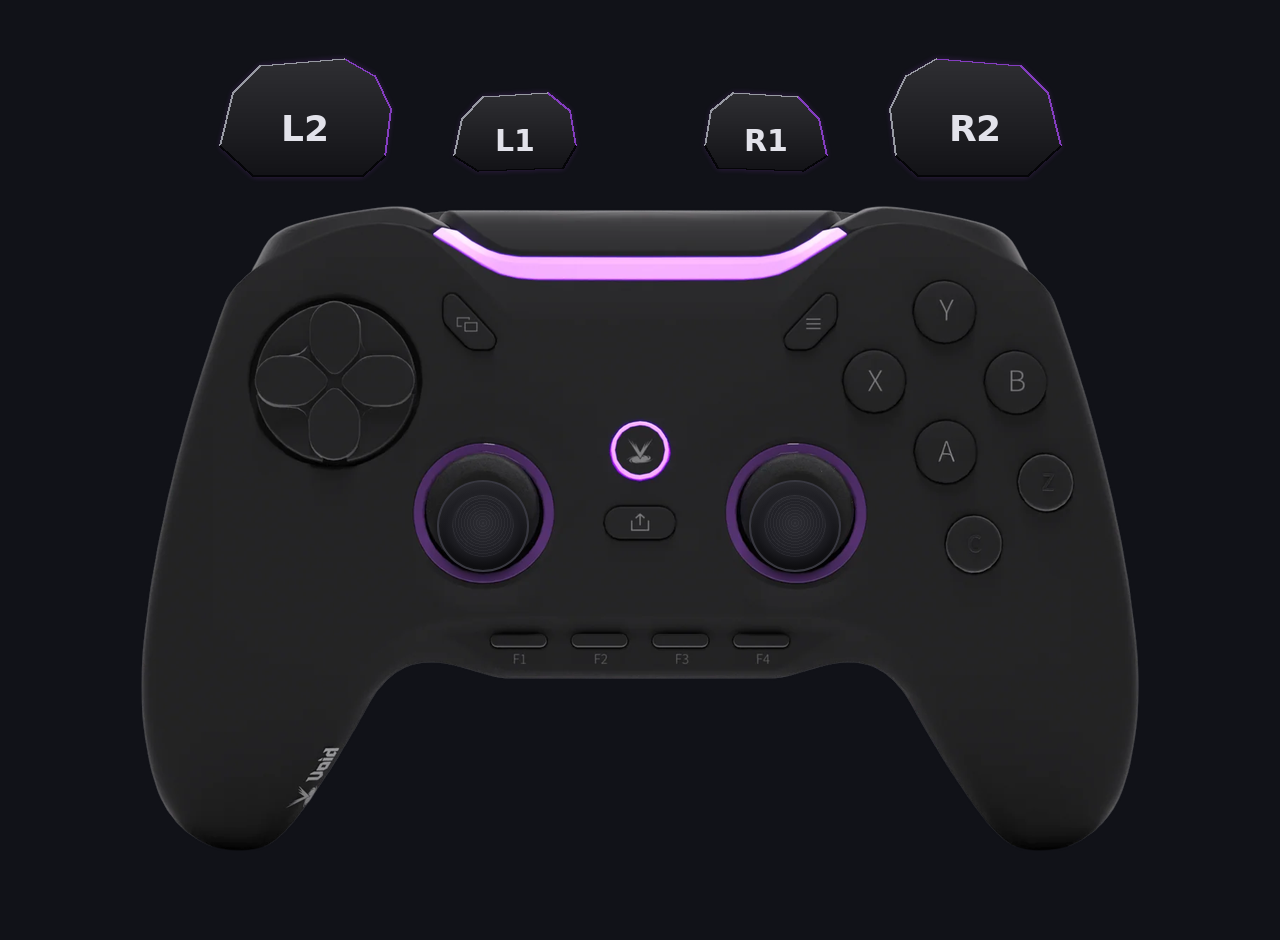
==== index.html @ a45dfb54 "Add files via upload" ====
<!doctype html>
<html lang="ja">
<head>
<meta charset="utf-8">
<title>VOID GENESIS GPV v3</title>
<style>
html,body { margin:0; background:#111218; min-height:100%; }
.frame { position:relative; width:1200px; height:900px; margin:20px auto; }
</style>
<link rel="stylesheet" href="./void-genesis-gamepadviewer.css">
</head>
<body>
<div class="frame">
  <div class="controller custom">
    <div class="triggers"><div class="trigger left"></div><div class="trigger right"></div></div>
    <div class="bumpers"><div class="bumper left"></div><div class="bumper right"></div></div>
    <div class="arrows"><div class="back"></div><div class="start"></div></div>
    <div class="abxy"><div class="button a"></div><div class="button b"></div><div class="button x"></div><div class="button y"></div></div>
    <div class="sticks"><div class="stick left"></div><div class="stick right"></div></div>
    <div class="dpad"><div class="face up"></div><div class="face down"></div><div class="face left"></div><div class="face right"></div></div>
  </div>
</div>
<script>
document.querySelectorAll('.bumper,.back,.start,.button,.stick,.face').forEach(el=>{
  el.onpointerdown=e=>{el.classList.add('pressed');el.setPointerCapture(e.pointerId)};
  el.onpointerup=()=>el.classList.remove('pressed');
  el.onpointercancel=()=>el.classList.remove('pressed');
});
document.querySelectorAll('.trigger').forEach(el=>{
  el.onpointerdown=e=>{el.style.opacity='1';el.setPointerCapture(e.pointerId)};
  el.onpointerup=()=>el.style.opacity='0';
  el.onpointercancel=()=>el.style.opacity='0';
});
</script>
</body>
</html>
---- void-genesis-gamepadviewer.css ----
/*
  VOID Gaming GENESIS / GamePad Viewer Skin v3
  ------------------------------------------------------------
  Designed from the user's real front-view GENESIS image. Base image is loaded as an external file for GPV compatibility.
  Canvas: 1200 x 900
  Input model: standard XInput / Gamepad Viewer custom skin DOM.
  L2/R2: analog intensity glow
  L1/R1: pressed glow
  L3/R3: the CENTER of the thumb cap glows when stick-click is pressed.
*/

.controller.custom {
    position: relative;
    width: 1200px;
    height: 900px;
    background: url("./genesis-base.png") 0 0 / 1200px 900px no-repeat;
    overflow: visible;
}

.custom.disconnected {
    opacity: .48;
    filter: grayscale(.85);
}
.custom.disconnected div {
    display: none !important;
}

/* Hide GamePad Viewer's built-in player quadrant. */
.custom .quadrant {
    display: none !important;
}

/* =========================
   L2 / R2 analog triggers
   ========================= */
.custom .triggers {
    position: absolute;
    left: 0;
    top: 0;
    width: 1200px;
    height: 175px;
    pointer-events: none;
}
.custom .trigger {
    position: absolute;
    margin: 0 !important;
    float: none !important;
    opacity: 0;
    box-sizing: border-box;
    background:
      radial-gradient(circle at 50% 58%, rgba(229,188,255,.95) 0 8%, rgba(170,74,255,.78) 34%, rgba(72,29,111,.25) 70%, transparent 72%),
      linear-gradient(180deg, rgba(255,255,255,.15), rgba(148,59,225,.38));
    border: 3px solid rgba(230,183,255,.96);
    filter: drop-shadow(0 0 9px rgba(185,82,255,.95))
            drop-shadow(0 0 20px rgba(148,60,255,.58));
    color: #fff;
}
.custom .trigger::after {
    position: absolute;
    inset: 0;
    display: grid;
    place-items: center;
    font: 700 36px/1 Arial, sans-serif;
    color: #fff;
    text-shadow: 0 0 7px #d99bff, 0 0 16px #a94cff;
}
.custom .trigger.left {
    left: 180px;
    top: 38px;
    width: 170px;
    height: 120px;
    clip-path: polygon(8% 73%, 14% 28%, 28% 7%, 73% 2%, 90% 16%, 100% 43%, 96% 82%, 82% 98%, 20% 98%);
    border-radius: 24px;
}
.custom .trigger.right {
    left: 850px;
    top: 38px;
    width: 170px;
    height: 120px;
    clip-path: polygon(4% 82%, 0 43%, 10% 16%, 27% 2%, 72% 7%, 86% 28%, 92% 73%, 80% 98%, 18% 98%);
    border-radius: 24px;
}
.custom .trigger.left::after { content: "L2"; }
.custom .trigger.right::after { content: "R2"; }

/* =========================
   L1 / R1 bumpers
   ========================= */
.custom .bumpers {
    position: absolute;
    left: 0;
    top: 0;
    width: 1200px;
    height: 175px;
    pointer-events: none;
}
.custom .bumper {
    position: absolute;
    margin: 0 !important;
    float: none !important;
    opacity: 0;
    box-sizing: border-box;
    background:
      radial-gradient(circle at 50% 60%, rgba(232,196,255,.90) 0 6%, rgba(170,76,255,.72) 33%, rgba(80,30,123,.18) 72%, transparent 73%),
      linear-gradient(180deg, rgba(255,255,255,.16), rgba(149,58,229,.36));
    border: 3px solid rgba(229,185,255,.94);
    filter: drop-shadow(0 0 9px rgba(185,82,255,.95))
            drop-shadow(0 0 17px rgba(148,60,255,.55));
    color: #fff;
}
.custom .bumper::after {
    position: absolute;
    inset: 0;
    display: grid;
    place-items: center;
    font: 700 30px/1 Arial, sans-serif;
    color: white;
    text-shadow: 0 0 7px #d99bff, 0 0 14px #a94cff;
}
.custom .bumper.left {
    left: 414px;
    top: 72px;
    width: 121px;
    height: 80px;
    clip-path: polygon(2% 80%, 8% 32%, 25% 8%, 77% 3%, 95% 25%, 100% 68%, 89% 95%, 18% 98%);
    transform: none !important;
}
.custom .bumper.right {
    left: 665px;
    top: 72px;
    width: 121px;
    height: 80px;
    clip-path: polygon(0 68%, 5% 25%, 23% 3%, 75% 8%, 92% 32%, 98% 80%, 82% 98%, 11% 95%);
}
.custom .bumper.left::after { content: "L1"; }
.custom .bumper.right::after { content: "R1"; }
.custom .bumper.pressed {
    opacity: 1;
}

/* =========================
   VIEW / MENU
   ========================= */
.custom .arrows {
    position: absolute;
    left: 403px;
    top: 296px;
    width: 394px;
    height: 54px;
}
.custom .back,
.custom .start {
    position: absolute;
    float: none !important;
    width: 56px;
    height: 54px;
    margin: 0 !important;
    opacity: 0;
    border-radius: 18px;
    background: radial-gradient(circle, rgba(226,183,255,.95), rgba(166,70,255,.62) 50%, transparent 72%);
    filter: drop-shadow(0 0 10px rgba(171,78,255,.9));
}
.custom .back { left: 0; top: 0; }
.custom .start { right: 0; top: 0; }
.custom .back.pressed,
.custom .start.pressed {
    opacity: 1;
}

/* =========================
   A B X Y
   ========================= */
.custom .abxy {
    position: absolute;
    left: 806px;
    top: 268px;
    width: 207px;
    height: 205px;
}
.custom .button {
    position: absolute;
    width: 58px;
    height: 58px;
    margin: 0 !important;
    opacity: 0;
    border-radius: 50%;
    box-sizing: border-box;
    background: radial-gradient(circle at 45% 40%, rgba(242,218,255,.96) 0 8%, rgba(183,95,255,.82) 25%, rgba(111,47,176,.57) 50%, rgba(54,22,87,.2) 68%, transparent 71%);
    border: 2px solid rgba(232,194,255,.9);
    filter: drop-shadow(0 0 9px rgba(176,82,255,.9));
}
.custom .button::after {
    position: absolute;
    inset: 0;
    display: grid;
    place-items: center;
    font: 600 21px/1 Arial, sans-serif;
    color: #fff;
    text-shadow: 0 0 7px #e0b3ff, 0 0 13px #a94cff;
}
.custom .button.pressed {
    opacity: 1;
    transform: translateY(2px);
}
.custom .y { left: 74px; top: 0; }
.custom .x { left: 0; top: 61px; }
.custom .b { right: 0; top: 61px; }
.custom .a { left: 74px; top: 123px; }
.custom .y::after { content: "Y"; }
.custom .x::after { content: "X"; }
.custom .b::after { content: "B"; }
.custom .a::after { content: "A"; }

/* =========================
   Thumbsticks
   Actual caps are functional elements so they visibly move.
   Only the center lights on L3 / R3.
   ========================= */
.custom .sticks {
    position: absolute;
    left: 397px;
    top: 460px;
    width: 404px;
    height: 92px;
}
.custom .stick {
    position: absolute;
    width: 92px;
    height: 92px;
    border-radius: 50%;
    box-sizing: border-box;
    background:
      radial-gradient(circle at 49% 45%, rgba(52,52,58,.92) 0 10%, rgba(38,38,43,.98) 28%, rgba(28,28,33,1) 59%, rgba(11,11,14,1) 100%);
    border: 2px solid rgba(58,58,67,.95);
    box-shadow:
      inset 0 4px 9px rgba(255,255,255,.08),
      inset 0 -8px 12px rgba(0,0,0,.48),
      0 5px 8px rgba(0,0,0,.55);
}
.custom .stick::before {
    content: "";
    position: absolute;
    inset: 13px;
    border-radius: 50%;
    background:
      repeating-radial-gradient(circle at 50% 45%, rgba(255,255,255,.035) 0 1px, rgba(0,0,0,.025) 1px 3px),
      radial-gradient(circle at 50% 47%, #2d2d33 0%, #202026 68%, #17171c 100%);
    box-shadow: inset 0 2px 5px rgba(255,255,255,.07);
}
.custom .stick::after {
    content: "";
    position: absolute;
    left: 50%;
    top: 50%;
    width: 46px;
    height: 46px;
    transform: translate(-50%,-50%);
    border-radius: 50%;
    opacity: 0;
    box-sizing: border-box;
    border: 3px solid rgba(237,196,255,.98);
    background: radial-gradient(circle, rgba(213,144,255,.42) 0 22%, rgba(172,74,255,.33) 43%, transparent 68%);
    box-shadow:
      0 0 8px rgba(229,178,255,.98),
      0 0 18px rgba(181,76,255,.95),
      inset 0 0 11px rgba(194,91,255,.68);
}
.custom .stick.pressed::after {
    opacity: 1;
}
.custom .stick.left {
    left: 0;
    top: 0;
}
.custom .stick.right {
    right: 0;
    top: 0;
}

/* =========================
   D-pad
   ========================= */
.custom .dpad {
    position: absolute;
    left: 240px;
    top: 300px;
    width: 110px;
    height: 110px;
}
.custom .face {
    position: absolute;
    opacity: 0;
    box-sizing: border-box;
    background: radial-gradient(circle, rgba(229,193,255,.90), rgba(169,76,255,.68) 45%, rgba(84,34,130,.28) 67%, transparent 73%);
    filter: drop-shadow(0 0 9px rgba(177,80,255,.85));
}
.custom .face.pressed {
    opacity: 1;
}
.custom .face.up,
.custom .face.down {
    width: 44px;
    height: 54px;
    left: 33px;
    border-radius: 50% 50% 35% 35%;
}
.custom .face.left,
.custom .face.right {
    width: 54px;
    height: 44px;
    top: 33px;
    border-radius: 50% 35% 35% 50%;
}
.custom .face.up { top: 0; }
.custom .face.down { bottom: 0; transform: rotate(180deg); }
.custom .face.left { left: 0; }
.custom .face.right { right: 0; transform: rotate(180deg); }

/* GENESIS C/Z + F1-F4 are shown by the photographic base.
   GamePad Viewer exposes the standard browser/XInput button set only;
   extra GENESIS buttons light through whichever standard input they are mapped to. */

.custom .fstick,
.custom .trigger-button {
    display: none !important;
}
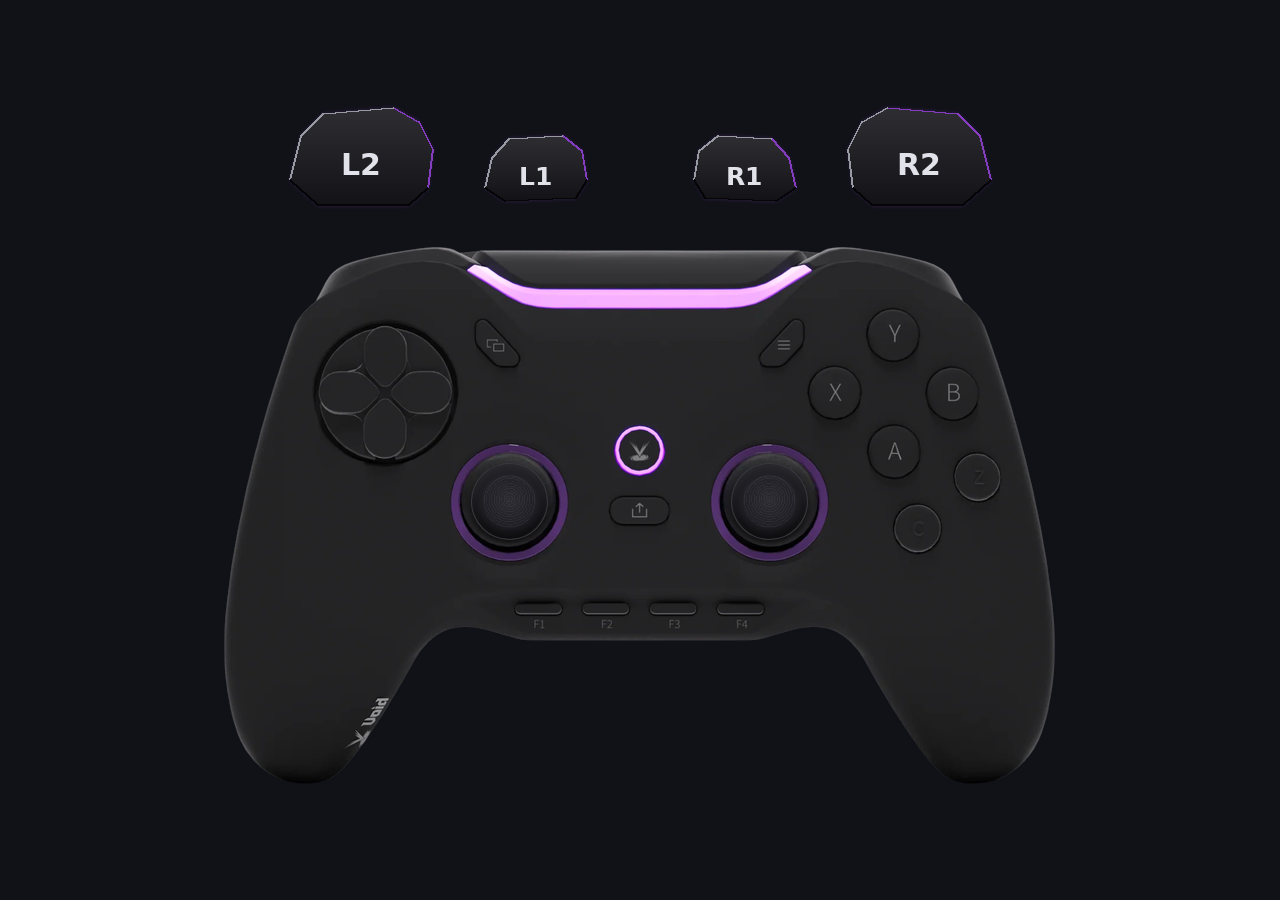
==== commit 92041624: "Add files via upload" ====
--- a/index.html
+++ b/index.html
@@ -2,35 +2,33 @@
 <html lang="ja">
 <head>
 <meta charset="utf-8">
-<title>VOID GENESIS GPV v3</title>
+<title>VOID GENESIS GPV v5</title>
 <style>
-html,body { margin:0; background:#111218; min-height:100%; }
-.frame { position:relative; width:1200px; height:900px; margin:20px auto; }
+html,body{margin:0;width:100%;height:100%;background:#111218;overflow:hidden;}
+.controller.custom{position:absolute!important;}
 </style>
 <link rel="stylesheet" href="./void-genesis-gamepadviewer.css">
 </head>
 <body>
-<div class="frame">
-  <div class="controller custom">
-    <div class="triggers"><div class="trigger left"></div><div class="trigger right"></div></div>
-    <div class="bumpers"><div class="bumper left"></div><div class="bumper right"></div></div>
-    <div class="arrows"><div class="back"></div><div class="start"></div></div>
-    <div class="abxy"><div class="button a"></div><div class="button b"></div><div class="button x"></div><div class="button y"></div></div>
-    <div class="sticks"><div class="stick left"></div><div class="stick right"></div></div>
-    <div class="dpad"><div class="face up"></div><div class="face down"></div><div class="face left"></div><div class="face right"></div></div>
-  </div>
+<div class="controller custom">
+  <div class="triggers"><div class="trigger left"></div><div class="trigger right"></div></div>
+  <div class="bumpers"><div class="bumper left"></div><div class="bumper right"></div></div>
+  <div class="arrows"><div class="back"></div><div class="start"></div></div>
+  <div class="abxy"><div class="button a"></div><div class="button b"></div><div class="button x"></div><div class="button y"></div></div>
+  <div class="sticks"><div class="stick left"></div><div class="stick right"></div></div>
+  <div class="dpad"><div class="face up"></div><div class="face down"></div><div class="face left"></div><div class="face right"></div></div>
 </div>
 <script>
-document.querySelectorAll('.bumper,.back,.start,.button,.stick,.face').forEach(el=>{
-  el.onpointerdown=e=>{el.classList.add('pressed');el.setPointerCapture(e.pointerId)};
-  el.onpointerup=()=>el.classList.remove('pressed');
-  el.onpointercancel=()=>el.classList.remove('pressed');
-});
-document.querySelectorAll('.trigger').forEach(el=>{
-  el.onpointerdown=e=>{el.style.opacity='1';el.setPointerCapture(e.pointerId)};
-  el.onpointerup=()=>el.style.opacity='0';
-  el.onpointercancel=()=>el.style.opacity='0';
-});
+for(const el of document.querySelectorAll('.bumper,.back,.start,.button,.stick,.face')){
+ el.onpointerdown=e=>{el.classList.add('pressed');el.setPointerCapture(e.pointerId)};
+ el.onpointerup=()=>el.classList.remove('pressed');
+ el.onpointercancel=()=>el.classList.remove('pressed');
+}
+for(const el of document.querySelectorAll('.trigger')){
+ el.onpointerdown=e=>{el.style.opacity='1';el.setPointerCapture(e.pointerId)};
+ el.onpointerup=()=>el.style.opacity='0';
+ el.onpointercancel=()=>el.style.opacity='0';
+}
 </script>
 </body>
-</html>
+</html>
--- a/void-genesis-gamepadviewer.css
+++ b/void-genesis-gamepadviewer.css
@@ -1,7 +1,7 @@
 /*
-  VOID Gaming GENESIS / GamePad Viewer Skin v3
+  VOID Gaming GENESIS / GamePad Viewer Skin v5
   ------------------------------------------------------------
-  Designed from the user's real front-view GENESIS image. Base image is loaded as an external file for GPV compatibility.
+  Designed from the user's real front-view GENESIS image. v4 adjusts top padding and thumbstick alignment.
   Canvas: 1200 x 900
   Input model: standard XInput / Gamepad Viewer custom skin DOM.
   L2/R2: analog intensity glow
@@ -10,16 +10,22 @@
 */
 
 .controller.custom {
-    position: relative;
-    width: 1200px;
-    height: 900px;
-    background: url("./genesis-base.png") 0 0 / 1200px 900px no-repeat;
+    position: absolute !important;
+    top: 50% !important;
+    left: 50% !important;
+    width: 1000px;
+    height: 750px;
+    margin: 0 !important;
+    transform: translate(-50%, -50%) !important;
+    transform-origin: center center !important;
+    background: url("./genesis-base.png?v=5") 0 0 / 1000px 750px no-repeat;
     overflow: visible;
+    display: block !important;
 }
 
 .custom.disconnected {
-    opacity: .48;
-    filter: grayscale(.85);
+    opacity: 1 !important;
+    filter: none !important;
 }
 .custom.disconnected div {
     display: none !important;
@@ -37,8 +43,8 @@
     position: absolute;
     left: 0;
     top: 0;
-    width: 1200px;
-    height: 175px;
+    width: 1000px;
+    height: 158.33px;
     pointer-events: none;
 }
 .custom .trigger {
@@ -50,86 +56,86 @@
     background:
       radial-gradient(circle at 50% 58%, rgba(229,188,255,.95) 0 8%, rgba(170,74,255,.78) 34%, rgba(72,29,111,.25) 70%, transparent 72%),
       linear-gradient(180deg, rgba(255,255,255,.15), rgba(148,59,225,.38));
-    border: 3px solid rgba(230,183,255,.96);
-    filter: drop-shadow(0 0 9px rgba(185,82,255,.95))
-            drop-shadow(0 0 20px rgba(148,60,255,.58));
+    border: 2.50px solid rgba(230,183,255,.96);
+    filter: drop-shadow(0 0 7.50px rgba(185,82,255,.95))
+            drop-shadow(0 0 16.67px rgba(148,60,255,.58));
     color: #fff;
 }
 .custom .trigger::after {
-    position: absolute;
-    inset: 0;
-    display: grid;
-    place-items: center;
-    font: 700 36px/1 Arial, sans-serif;
-    color: #fff;
-    text-shadow: 0 0 7px #d99bff, 0 0 16px #a94cff;
-}
-.custom .trigger.left {
-    left: 180px;
-    top: 38px;
-    width: 170px;
-    height: 120px;
-    clip-path: polygon(8% 73%, 14% 28%, 28% 7%, 73% 2%, 90% 16%, 100% 43%, 96% 82%, 82% 98%, 20% 98%);
-    border-radius: 24px;
-}
-.custom .trigger.right {
-    left: 850px;
-    top: 38px;
-    width: 170px;
-    height: 120px;
-    clip-path: polygon(4% 82%, 0 43%, 10% 16%, 27% 2%, 72% 7%, 86% 28%, 92% 73%, 80% 98%, 18% 98%);
-    border-radius: 24px;
-}
-.custom .trigger.left::after { content: "L2"; }
-.custom .trigger.right::after { content: "R2"; }
-
-/* =========================
-   L1 / R1 bumpers
-   ========================= */
-.custom .bumpers {
-    position: absolute;
-    left: 0;
-    top: 0;
-    width: 1200px;
-    height: 175px;
-    pointer-events: none;
-}
-.custom .bumper {
-    position: absolute;
-    margin: 0 !important;
-    float: none !important;
-    opacity: 0;
-    box-sizing: border-box;
-    background:
-      radial-gradient(circle at 50% 60%, rgba(232,196,255,.90) 0 6%, rgba(170,76,255,.72) 33%, rgba(80,30,123,.18) 72%, transparent 73%),
-      linear-gradient(180deg, rgba(255,255,255,.16), rgba(149,58,229,.36));
-    border: 3px solid rgba(229,185,255,.94);
-    filter: drop-shadow(0 0 9px rgba(185,82,255,.95))
-            drop-shadow(0 0 17px rgba(148,60,255,.55));
-    color: #fff;
-}
-.custom .bumper::after {
     position: absolute;
     inset: 0;
     display: grid;
     place-items: center;
     font: 700 30px/1 Arial, sans-serif;
+    color: #fff;
+    text-shadow: 0 0 5.83px #d99bff, 0 0 13.33px #a94cff;
+}
+.custom .trigger.left {
+    left: 150px;
+    top: 32px;
+    width: 141.67px;
+    height: 100px;
+    clip-path: polygon(8% 73%, 14% 28%, 28% 7%, 73% 2%, 90% 16%, 100% 43%, 96% 82%, 82% 98%, 20% 98%);
+    border-radius: 20px;
+}
+.custom .trigger.right {
+    left: 708.33px;
+    top: 32px;
+    width: 141.67px;
+    height: 100px;
+    clip-path: polygon(4% 82%, 0 43%, 10% 16%, 27% 2%, 72% 7%, 86% 28%, 92% 73%, 80% 98%, 18% 98%);
+    border-radius: 20px;
+}
+.custom .trigger.left::after { content: "L2"; }
+.custom .trigger.right::after { content: "R2"; }
+
+/* =========================
+   L1 / R1 bumpers
+   ========================= */
+.custom .bumpers {
+    position: absolute;
+    left: 0;
+    top: 0;
+    width: 1000px;
+    height: 158.33px;
+    pointer-events: none;
+}
+.custom .bumper {
+    position: absolute;
+    margin: 0 !important;
+    float: none !important;
+    opacity: 0;
+    box-sizing: border-box;
+    background:
+      radial-gradient(circle at 50% 60%, rgba(232,196,255,.90) 0 6%, rgba(170,76,255,.72) 33%, rgba(80,30,123,.18) 72%, transparent 73%),
+      linear-gradient(180deg, rgba(255,255,255,.16), rgba(149,58,229,.36));
+    border: 2.50px solid rgba(229,185,255,.94);
+    filter: drop-shadow(0 0 7.50px rgba(185,82,255,.95))
+            drop-shadow(0 0 14.17px rgba(148,60,255,.55));
+    color: #fff;
+}
+.custom .bumper::after {
+    position: absolute;
+    inset: 0;
+    display: grid;
+    place-items: center;
+    font: 700 25px/1 Arial, sans-serif;
     color: white;
-    text-shadow: 0 0 7px #d99bff, 0 0 14px #a94cff;
+    text-shadow: 0 0 5.83px #d99bff, 0 0 11.67px #a94cff;
 }
 .custom .bumper.left {
-    left: 414px;
-    top: 72px;
-    width: 121px;
-    height: 80px;
+    left: 345px;
+    top: 60px;
+    width: 100.83px;
+    height: 66.67px;
     clip-path: polygon(2% 80%, 8% 32%, 25% 8%, 77% 3%, 95% 25%, 100% 68%, 89% 95%, 18% 98%);
     transform: none !important;
 }
 .custom .bumper.right {
-    left: 665px;
-    top: 72px;
-    width: 121px;
-    height: 80px;
+    left: 554.17px;
+    top: 60px;
+    width: 100.83px;
+    height: 66.67px;
     clip-path: polygon(0 68%, 5% 25%, 23% 3%, 75% 8%, 92% 32%, 98% 80%, 82% 98%, 11% 95%);
 }
 .custom .bumper.left::after { content: "L1"; }
@@ -143,22 +149,22 @@
    ========================= */
 .custom .arrows {
     position: absolute;
-    left: 403px;
-    top: 296px;
-    width: 394px;
-    height: 54px;
+    left: 335.83px;
+    top: 263.33px;
+    width: 328.33px;
+    height: 45px;
 }
 .custom .back,
 .custom .start {
     position: absolute;
     float: none !important;
-    width: 56px;
-    height: 54px;
-    margin: 0 !important;
-    opacity: 0;
-    border-radius: 18px;
+    width: 46.67px;
+    height: 45px;
+    margin: 0 !important;
+    opacity: 0;
+    border-radius: 15px;
     background: radial-gradient(circle, rgba(226,183,255,.95), rgba(166,70,255,.62) 50%, transparent 72%);
-    filter: drop-shadow(0 0 10px rgba(171,78,255,.9));
+    filter: drop-shadow(0 0 8.33px rgba(171,78,255,.9));
 }
 .custom .back { left: 0; top: 0; }
 .custom .start { right: 0; top: 0; }
@@ -172,40 +178,40 @@
    ========================= */
 .custom .abxy {
     position: absolute;
-    left: 806px;
-    top: 268px;
-    width: 207px;
-    height: 205px;
+    left: 671.67px;
+    top: 240px;
+    width: 172.50px;
+    height: 170.83px;
 }
 .custom .button {
     position: absolute;
-    width: 58px;
-    height: 58px;
+    width: 48.33px;
+    height: 48.33px;
     margin: 0 !important;
     opacity: 0;
     border-radius: 50%;
     box-sizing: border-box;
     background: radial-gradient(circle at 45% 40%, rgba(242,218,255,.96) 0 8%, rgba(183,95,255,.82) 25%, rgba(111,47,176,.57) 50%, rgba(54,22,87,.2) 68%, transparent 71%);
-    border: 2px solid rgba(232,194,255,.9);
-    filter: drop-shadow(0 0 9px rgba(176,82,255,.9));
+    border: 1.67px solid rgba(232,194,255,.9);
+    filter: drop-shadow(0 0 7.50px rgba(176,82,255,.9));
 }
 .custom .button::after {
     position: absolute;
     inset: 0;
     display: grid;
     place-items: center;
-    font: 600 21px/1 Arial, sans-serif;
+    font: 600 17.50px/1 Arial, sans-serif;
     color: #fff;
-    text-shadow: 0 0 7px #e0b3ff, 0 0 13px #a94cff;
+    text-shadow: 0 0 5.83px #e0b3ff, 0 0 10.83px #a94cff;
 }
 .custom .button.pressed {
     opacity: 1;
-    transform: translateY(2px);
-}
-.custom .y { left: 74px; top: 0; }
-.custom .x { left: 0; top: 61px; }
-.custom .b { right: 0; top: 61px; }
-.custom .a { left: 74px; top: 123px; }
+    transform: translateY(1.67px);
+}
+.custom .y { left: 61.67px; top: 0; }
+.custom .x { left: 0; top: 50.83px; }
+.custom .b { right: 0; top: 50.83px; }
+.custom .a { left: 61.67px; top: 102.50px; }
 .custom .y::after { content: "Y"; }
 .custom .x::after { content: "X"; }
 .custom .b::after { content: "B"; }
@@ -218,52 +224,52 @@
    ========================= */
 .custom .sticks {
     position: absolute;
-    left: 397px;
-    top: 460px;
-    width: 404px;
-    height: 92px;
+    left: 331px;
+    top: 388px;
+    width: 337px;
+    height: 77px;
 }
 .custom .stick {
     position: absolute;
-    width: 92px;
-    height: 92px;
+    width: 77px;
+    height: 77px;
     border-radius: 50%;
     box-sizing: border-box;
     background:
       radial-gradient(circle at 49% 45%, rgba(52,52,58,.92) 0 10%, rgba(38,38,43,.98) 28%, rgba(28,28,33,1) 59%, rgba(11,11,14,1) 100%);
-    border: 2px solid rgba(58,58,67,.95);
+    border: 1.67px solid rgba(58,58,67,.95);
     box-shadow:
-      inset 0 4px 9px rgba(255,255,255,.08),
-      inset 0 -8px 12px rgba(0,0,0,.48),
-      0 5px 8px rgba(0,0,0,.55);
+      inset 0 3.33px 7.50px rgba(255,255,255,.08),
+      inset 0 -6.67px 10px rgba(0,0,0,.48),
+      0 4.17px 6.67px rgba(0,0,0,.55);
 }
 .custom .stick::before {
     content: "";
     position: absolute;
-    inset: 13px;
+    inset: 10.83px;
     border-radius: 50%;
     background:
-      repeating-radial-gradient(circle at 50% 45%, rgba(255,255,255,.035) 0 1px, rgba(0,0,0,.025) 1px 3px),
+      repeating-radial-gradient(circle at 50% 45%, rgba(255,255,255,.035) 0 0.83px, rgba(0,0,0,.025) 0.83px 2.50px),
       radial-gradient(circle at 50% 47%, #2d2d33 0%, #202026 68%, #17171c 100%);
-    box-shadow: inset 0 2px 5px rgba(255,255,255,.07);
+    box-shadow: inset 0 1.67px 4.17px rgba(255,255,255,.07);
 }
 .custom .stick::after {
     content: "";
     position: absolute;
     left: 50%;
     top: 50%;
-    width: 46px;
-    height: 46px;
+    width: 34px;
+    height: 34px;
     transform: translate(-50%,-50%);
     border-radius: 50%;
     opacity: 0;
     box-sizing: border-box;
-    border: 3px solid rgba(237,196,255,.98);
+    border: 2.50px solid rgba(237,196,255,.98);
     background: radial-gradient(circle, rgba(213,144,255,.42) 0 22%, rgba(172,74,255,.33) 43%, transparent 68%);
     box-shadow:
-      0 0 8px rgba(229,178,255,.98),
-      0 0 18px rgba(181,76,255,.95),
-      inset 0 0 11px rgba(194,91,255,.68);
+      0 0 6.67px rgba(229,178,255,.98),
+      0 0 15px rgba(181,76,255,.95),
+      inset 0 0 9.17px rgba(194,91,255,.68);
 }
 .custom .stick.pressed::after {
     opacity: 1;
@@ -282,33 +288,33 @@
    ========================= */
 .custom .dpad {
     position: absolute;
-    left: 240px;
-    top: 300px;
-    width: 110px;
-    height: 110px;
+    left: 200px;
+    top: 266.67px;
+    width: 91.67px;
+    height: 91.67px;
 }
 .custom .face {
     position: absolute;
     opacity: 0;
     box-sizing: border-box;
     background: radial-gradient(circle, rgba(229,193,255,.90), rgba(169,76,255,.68) 45%, rgba(84,34,130,.28) 67%, transparent 73%);
-    filter: drop-shadow(0 0 9px rgba(177,80,255,.85));
+    filter: drop-shadow(0 0 7.50px rgba(177,80,255,.85));
 }
 .custom .face.pressed {
     opacity: 1;
 }
 .custom .face.up,
 .custom .face.down {
-    width: 44px;
-    height: 54px;
-    left: 33px;
+    width: 36.67px;
+    height: 45px;
+    left: 27.50px;
     border-radius: 50% 50% 35% 35%;
 }
 .custom .face.left,
 .custom .face.right {
-    width: 54px;
-    height: 44px;
-    top: 33px;
+    width: 45px;
+    height: 36.67px;
+    top: 27.50px;
     border-radius: 50% 35% 35% 50%;
 }
 .custom .face.up { top: 0; }
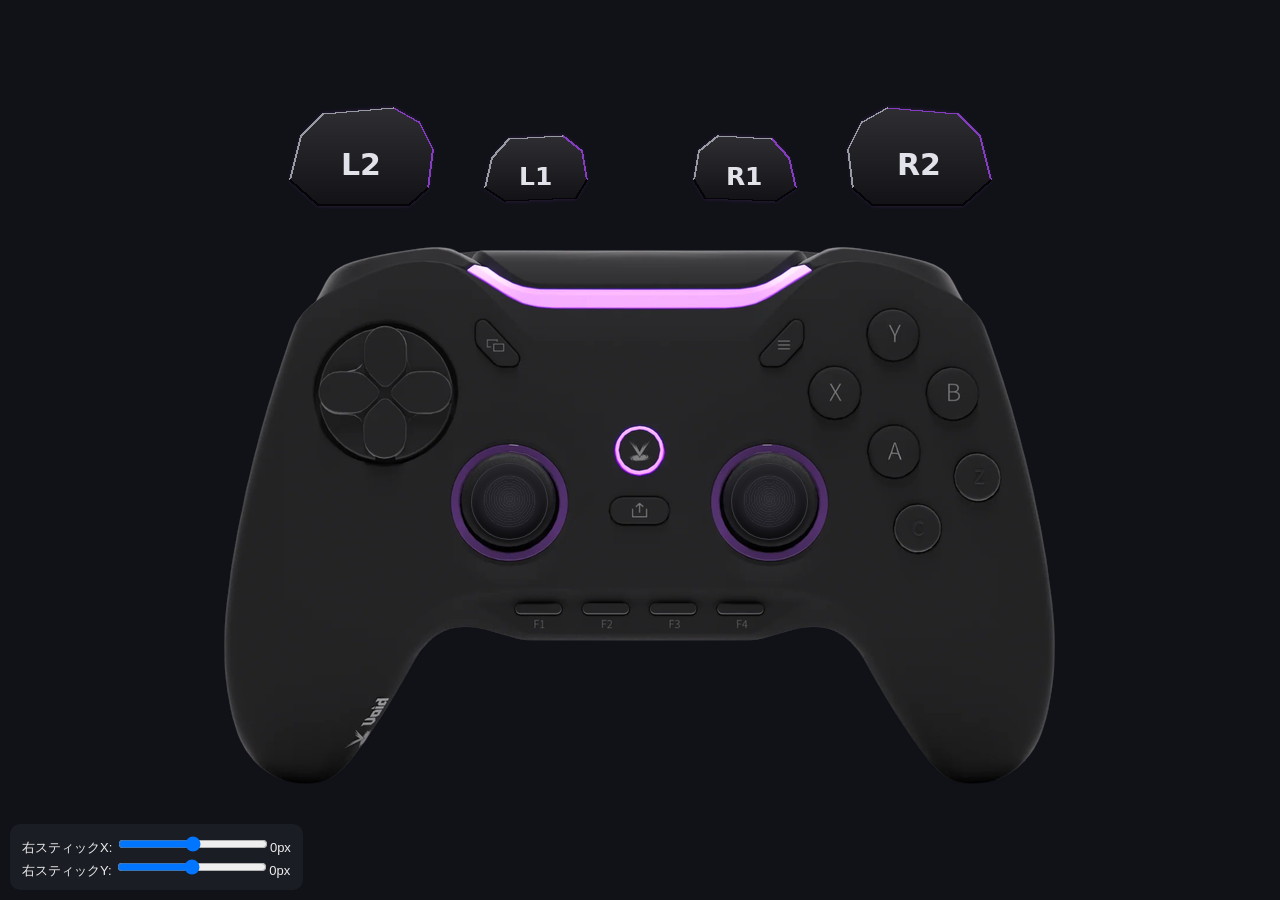
==== commit 8c1acffe: "Add files via upload" ====
--- a/index.html
+++ b/index.html
@@ -2,33 +2,41 @@
 <html lang="ja">
 <head>
 <meta charset="utf-8">
-<title>VOID GENESIS GPV v5</title>
+<title>VOID GENESIS GPV v8 Preview</title>
 <style>
-html,body{margin:0;width:100%;height:100%;background:#111218;overflow:hidden;}
-.controller.custom{position:absolute!important;}
+html,body{margin:0;width:100%;height:100%;background:#111218;overflow:hidden;font-family:Arial,sans-serif}
+.host{position:absolute;left:50%;top:50%;width:1000px;height:750px;transform:translate(-50%,-50%)}
+.panel{position:fixed;left:10px;bottom:10px;background:#1b1d24;color:#eee;padding:10px 12px;border-radius:10px;font-size:13px;z-index:100}
+.panel input{width:150px}
 </style>
 <link rel="stylesheet" href="./void-genesis-gamepadviewer.css">
 </head>
 <body>
-<div class="controller custom">
-  <div class="triggers"><div class="trigger left"></div><div class="trigger right"></div></div>
-  <div class="bumpers"><div class="bumper left"></div><div class="bumper right"></div></div>
-  <div class="arrows"><div class="back"></div><div class="start"></div></div>
-  <div class="abxy"><div class="button a"></div><div class="button b"></div><div class="button x"></div><div class="button y"></div></div>
-  <div class="sticks"><div class="stick left"></div><div class="stick right"></div></div>
-  <div class="dpad"><div class="face up"></div><div class="face down"></div><div class="face left"></div><div class="face right"></div></div>
+<div class="host">
+  <div class="controller custom">
+    <div class="triggers"><div class="trigger left"></div><div class="trigger right"></div></div>
+    <div class="bumpers"><div class="bumper left"></div><div class="bumper right"></div></div>
+    <div class="arrows"><div class="back"></div><div class="start"></div></div>
+    <div class="abxy"><div class="button a"></div><div class="button b"></div><div class="button x"></div><div class="button y"></div></div>
+    <div class="sticks"><div class="stick left" data-test="l"></div><div class="stick right" data-test="r"></div></div>
+    <div class="dpad"><div class="face up"></div><div class="face down"></div><div class="face left"></div><div class="face right"></div></div>
+  </div>
+</div>
+<div class="panel">
+  右スティックX: <input id="rx" type="range" min="-22" max="22" value="0"><span id="rxv">0</span>px<br>
+  右スティックY: <input id="ry" type="range" min="-22" max="22" value="0"><span id="ryv">0</span>px
 </div>
 <script>
-for(const el of document.querySelectorAll('.bumper,.back,.start,.button,.stick,.face')){
- el.onpointerdown=e=>{el.classList.add('pressed');el.setPointerCapture(e.pointerId)};
- el.onpointerup=()=>el.classList.remove('pressed');
- el.onpointercancel=()=>el.classList.remove('pressed');
+const r=document.querySelector('[data-test="r"]');
+const rx=document.getElementById('rx'), ry=document.getElementById('ry');
+function update(){
+  r.style.marginLeft=rx.value+'px';
+  r.style.marginTop=ry.value+'px';
+  r.style.transform='rotateX('+(-ry.value)+'deg) rotateY('+rx.value+'deg)';
+  document.getElementById('rxv').textContent=rx.value;
+  document.getElementById('ryv').textContent=ry.value;
 }
-for(const el of document.querySelectorAll('.trigger')){
- el.onpointerdown=e=>{el.style.opacity='1';el.setPointerCapture(e.pointerId)};
- el.onpointerup=()=>el.style.opacity='0';
- el.onpointercancel=()=>el.style.opacity='0';
-}
+rx.oninput=ry.oninput=update; update();
 </script>
 </body>
-</html>+</html>
--- a/void-genesis-gamepadviewer.css
+++ b/void-genesis-gamepadviewer.css
@@ -1,8 +1,8 @@
 /*
-  VOID Gaming GENESIS / GamePad Viewer Skin v5
+  VOID Gaming GENESIS / GamePad Viewer Skin v8
   ------------------------------------------------------------
-  Designed from the user's real front-view GENESIS image. v4 adjusts top padding and thumbstick alignment.
-  Canvas: 1200 x 900
+  Designed from the user's real front-view GENESIS image. v6 uses GamePad Viewer's native controller centering.
+  Canvas: 1000 x 750
   Input model: standard XInput / Gamepad Viewer custom skin DOM.
   L2/R2: analog intensity glow
   L1/R1: pressed glow
@@ -10,24 +10,22 @@
 */
 
 .controller.custom {
-    position: absolute !important;
-    top: 50% !important;
-    left: 50% !important;
     width: 1000px;
     height: 750px;
-    margin: 0 !important;
-    transform: translate(-50%, -50%) !important;
-    transform-origin: center center !important;
-    background: url("./genesis-base.png?v=5") 0 0 / 1000px 750px no-repeat;
+    background: url("./genesis-base.png?v=8") 0 0 / 1000px 750px no-repeat;
     overflow: visible;
-    display: block !important;
-}
-
+    opacity: 1 !important;
+    filter: none !important;
+    -webkit-filter: none !important;
+}
+
+.controller.custom.disconnected,
 .custom.disconnected {
     opacity: 1 !important;
     filter: none !important;
-}
-.custom.disconnected div {
+    -webkit-filter: none !important;
+}
+.custom.disconnected > div {
     display: none !important;
 }
 
@@ -235,6 +233,7 @@
     height: 77px;
     border-radius: 50%;
     box-sizing: border-box;
+    transition: box-shadow .08s ease, filter .08s ease, border-color .08s ease, background .08s ease;
     background:
       radial-gradient(circle at 49% 45%, rgba(52,52,58,.92) 0 10%, rgba(38,38,43,.98) 28%, rgba(28,28,33,1) 59%, rgba(11,11,14,1) 100%);
     border: 1.67px solid rgba(58,58,67,.95);
@@ -279,8 +278,8 @@
     top: 0;
 }
 .custom .stick.right {
-    right: 0;
-    top: 0;
+    top: calc(100% - 77px);
+    left: calc(100% - 77px);
 }
 
 /* =========================
@@ -330,3 +329,64 @@
 .custom .trigger-button {
     display: none !important;
 }
+
+/* =========================
+   Full / near-full stick tilt glow (v8)
+   GamePad Viewer writes inline margin-left / margin-top values.
+   Default maximum visual offset is 22px.
+   ========================= */
+
+/* Cardinal near-max: ~95-100% */
+.custom .stick[style*="margin-left: 21"],
+.custom .stick[style*="margin-left: -21"],
+.custom .stick[style*="margin-left: 22"],
+.custom .stick[style*="margin-left: -22"],
+.custom .stick[style*="margin-top: 21"],
+.custom .stick[style*="margin-top: -21"],
+.custom .stick[style*="margin-top: 22"],
+.custom .stick[style*="margin-top: -22"],
+
+/* Diagonal near-max: around 15-16px on both axes for a circular gate */
+.custom .stick[style*="margin-left: 15"][style*="margin-top: 15"],
+.custom .stick[style*="margin-left: 15"][style*="margin-top: -15"],
+.custom .stick[style*="margin-left: -15"][style*="margin-top: 15"],
+.custom .stick[style*="margin-left: -15"][style*="margin-top: -15"],
+.custom .stick[style*="margin-left: 16"][style*="margin-top: 15"],
+.custom .stick[style*="margin-left: 15"][style*="margin-top: 16"],
+.custom .stick[style*="margin-left: -16"][style*="margin-top: 15"],
+.custom .stick[style*="margin-left: -15"][style*="margin-top: 16"],
+.custom .stick[style*="margin-left: 16"][style*="margin-top: -15"],
+.custom .stick[style*="margin-left: 15"][style*="margin-top: -16"],
+.custom .stick[style*="margin-left: -16"][style*="margin-top: -15"],
+.custom .stick[style*="margin-left: -15"][style*="margin-top: -16"] {
+    border-color: rgba(255, 186, 236, 1);
+    background:
+      radial-gradient(circle at 49% 45%,
+        rgba(255,205,241,.98) 0 10%,
+        rgba(255,147,224,.94) 28%,
+        rgba(255,80,197,.78) 54%,
+        rgba(70,14,52,.32) 100%);
+    box-shadow:
+      inset 0 3px 7px rgba(255,255,255,.20),
+      inset 0 -6px 10px rgba(0,0,0,.32),
+      0 0 10px rgba(255,154,225,1),
+      0 0 22px rgba(255,91,202,.95),
+      0 0 34px rgba(255,59,185,.68);
+    filter:
+      drop-shadow(0 0 8px rgba(255,155,225,.95))
+      drop-shadow(0 0 18px rgba(255,82,198,.88));
+}
+
+/* Keep L3/R3 center-click glow separate; max tilt adds an outer pink halo. */
+.custom .stick[style*="margin-left: 21"]::before,
+.custom .stick[style*="margin-left: -21"]::before,
+.custom .stick[style*="margin-left: 22"]::before,
+.custom .stick[style*="margin-left: -22"]::before,
+.custom .stick[style*="margin-top: 21"]::before,
+.custom .stick[style*="margin-top: -21"]::before,
+.custom .stick[style*="margin-top: 22"]::before,
+.custom .stick[style*="margin-top: -22"]::before {
+    box-shadow:
+      inset 0 0 12px rgba(255,167,227,.45),
+      0 0 12px rgba(255,103,208,.75);
+}
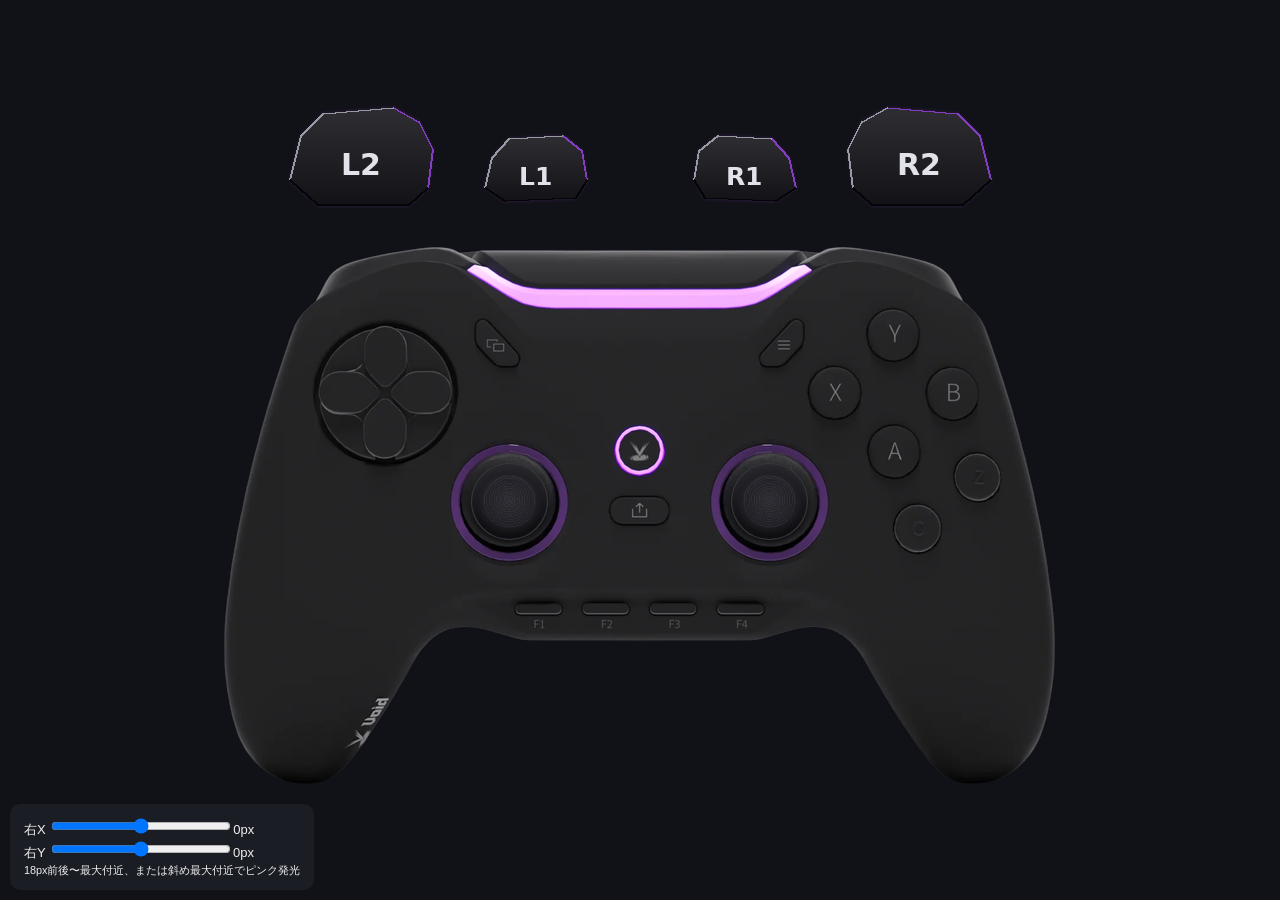
==== commit 7130650b: "Add files via upload" ====
--- a/index.html
+++ b/index.html
@@ -2,12 +2,12 @@
 <html lang="ja">
 <head>
 <meta charset="utf-8">
-<title>VOID GENESIS GPV v8 Preview</title>
+<title>VOID GENESIS GPV v9 Preview</title>
 <style>
 html,body{margin:0;width:100%;height:100%;background:#111218;overflow:hidden;font-family:Arial,sans-serif}
 .host{position:absolute;left:50%;top:50%;width:1000px;height:750px;transform:translate(-50%,-50%)}
-.panel{position:fixed;left:10px;bottom:10px;background:#1b1d24;color:#eee;padding:10px 12px;border-radius:10px;font-size:13px;z-index:100}
-.panel input{width:150px}
+.panel{position:fixed;left:10px;bottom:10px;background:#1b1d24;color:#eee;padding:12px 14px;border-radius:10px;font-size:13px;z-index:100}
+.panel input{width:180px}
 </style>
 <link rel="stylesheet" href="./void-genesis-gamepadviewer.css">
 </head>
@@ -18,23 +18,23 @@
     <div class="bumpers"><div class="bumper left"></div><div class="bumper right"></div></div>
     <div class="arrows"><div class="back"></div><div class="start"></div></div>
     <div class="abxy"><div class="button a"></div><div class="button b"></div><div class="button x"></div><div class="button y"></div></div>
-    <div class="sticks"><div class="stick left" data-test="l"></div><div class="stick right" data-test="r"></div></div>
+    <div class="sticks"><div class="stick left"></div><div class="stick right" id="rstick"></div></div>
     <div class="dpad"><div class="face up"></div><div class="face down"></div><div class="face left"></div><div class="face right"></div></div>
   </div>
 </div>
 <div class="panel">
-  右スティックX: <input id="rx" type="range" min="-22" max="22" value="0"><span id="rxv">0</span>px<br>
-  右スティックY: <input id="ry" type="range" min="-22" max="22" value="0"><span id="ryv">0</span>px
+  右X <input id="rx" type="range" min="-22" max="22" step=".1" value="0"><span id="rxv">0</span>px<br>
+  右Y <input id="ry" type="range" min="-22" max="22" step=".1" value="0"><span id="ryv">0</span>px<br>
+  <small>18px前後〜最大付近、または斜め最大付近でピンク発光</small>
 </div>
 <script>
-const r=document.querySelector('[data-test="r"]');
+const r=document.getElementById('rstick');
 const rx=document.getElementById('rx'), ry=document.getElementById('ry');
 function update(){
-  r.style.marginLeft=rx.value+'px';
-  r.style.marginTop=ry.value+'px';
-  r.style.transform='rotateX('+(-ry.value)+'deg) rotateY('+rx.value+'deg)';
-  document.getElementById('rxv').textContent=rx.value;
-  document.getElementById('ryv').textContent=ry.value;
+  r.style.marginLeft=Number(rx.value)+'px';
+  r.style.marginTop=Number(ry.value)+'px';
+  r.style.transform=`rotateX(${-Number(ry.value)}deg) rotateY(${Number(rx.value)}deg)`;
+  rxv.textContent=rx.value; ryv.textContent=ry.value;
 }
 rx.oninput=ry.oninput=update; update();
 </script>
--- a/void-genesis-gamepadviewer.css
+++ b/void-genesis-gamepadviewer.css
@@ -1,5 +1,5 @@
 /*
-  VOID Gaming GENESIS / GamePad Viewer Skin v8
+  VOID Gaming GENESIS / GamePad Viewer Skin v9
   ------------------------------------------------------------
   Designed from the user's real front-view GENESIS image. v6 uses GamePad Viewer's native controller centering.
   Canvas: 1000 x 750
@@ -12,7 +12,7 @@
 .controller.custom {
     width: 1000px;
     height: 750px;
-    background: url("./genesis-base.png?v=8") 0 0 / 1000px 750px no-repeat;
+    background: url("./genesis-base.png?v=9") 0 0 / 1000px 750px no-repeat;
     overflow: visible;
     opacity: 1 !important;
     filter: none !important;
@@ -330,63 +330,277 @@
     display: none !important;
 }
 
-/* =========================
-   Full / near-full stick tilt glow (v8)
-   GamePad Viewer writes inline margin-left / margin-top values.
-   Default maximum visual offset is 22px.
-   ========================= */
-
-/* Cardinal near-max: ~95-100% */
+
+
+/* v9: robust near-100% stick pink glow */
+.custom .stick[style*="margin-left: 18"],
+.custom .stick[style*="margin-left: -18"],
+.custom .stick[style*="margin-left: 19"],
+.custom .stick[style*="margin-left: -19"],
+.custom .stick[style*="margin-left: 20"],
+.custom .stick[style*="margin-left: -20"],
 .custom .stick[style*="margin-left: 21"],
 .custom .stick[style*="margin-left: -21"],
 .custom .stick[style*="margin-left: 22"],
 .custom .stick[style*="margin-left: -22"],
+.custom .stick[style*="margin-top: 18"],
+.custom .stick[style*="margin-top: -18"],
+.custom .stick[style*="margin-top: 19"],
+.custom .stick[style*="margin-top: -19"],
+.custom .stick[style*="margin-top: 20"],
+.custom .stick[style*="margin-top: -20"],
 .custom .stick[style*="margin-top: 21"],
 .custom .stick[style*="margin-top: -21"],
 .custom .stick[style*="margin-top: 22"],
 .custom .stick[style*="margin-top: -22"],
-
-/* Diagonal near-max: around 15-16px on both axes for a circular gate */
+.custom .stick[style*="margin-left: 13"][style*="margin-top: 13"],
+.custom .stick[style*="margin-left: 13"][style*="margin-top: -13"],
+.custom .stick[style*="margin-left: -13"][style*="margin-top: 13"],
+.custom .stick[style*="margin-left: -13"][style*="margin-top: -13"],
+.custom .stick[style*="margin-left: 13"][style*="margin-top: 14"],
+.custom .stick[style*="margin-left: 13"][style*="margin-top: -14"],
+.custom .stick[style*="margin-left: -13"][style*="margin-top: 14"],
+.custom .stick[style*="margin-left: -13"][style*="margin-top: -14"],
+.custom .stick[style*="margin-left: 13"][style*="margin-top: 15"],
+.custom .stick[style*="margin-left: 13"][style*="margin-top: -15"],
+.custom .stick[style*="margin-left: -13"][style*="margin-top: 15"],
+.custom .stick[style*="margin-left: -13"][style*="margin-top: -15"],
+.custom .stick[style*="margin-left: 13"][style*="margin-top: 16"],
+.custom .stick[style*="margin-left: 13"][style*="margin-top: -16"],
+.custom .stick[style*="margin-left: -13"][style*="margin-top: 16"],
+.custom .stick[style*="margin-left: -13"][style*="margin-top: -16"],
+.custom .stick[style*="margin-left: 13"][style*="margin-top: 17"],
+.custom .stick[style*="margin-left: 13"][style*="margin-top: -17"],
+.custom .stick[style*="margin-left: -13"][style*="margin-top: 17"],
+.custom .stick[style*="margin-left: -13"][style*="margin-top: -17"],
+.custom .stick[style*="margin-left: 14"][style*="margin-top: 13"],
+.custom .stick[style*="margin-left: 14"][style*="margin-top: -13"],
+.custom .stick[style*="margin-left: -14"][style*="margin-top: 13"],
+.custom .stick[style*="margin-left: -14"][style*="margin-top: -13"],
+.custom .stick[style*="margin-left: 14"][style*="margin-top: 14"],
+.custom .stick[style*="margin-left: 14"][style*="margin-top: -14"],
+.custom .stick[style*="margin-left: -14"][style*="margin-top: 14"],
+.custom .stick[style*="margin-left: -14"][style*="margin-top: -14"],
+.custom .stick[style*="margin-left: 14"][style*="margin-top: 15"],
+.custom .stick[style*="margin-left: 14"][style*="margin-top: -15"],
+.custom .stick[style*="margin-left: -14"][style*="margin-top: 15"],
+.custom .stick[style*="margin-left: -14"][style*="margin-top: -15"],
+.custom .stick[style*="margin-left: 14"][style*="margin-top: 16"],
+.custom .stick[style*="margin-left: 14"][style*="margin-top: -16"],
+.custom .stick[style*="margin-left: -14"][style*="margin-top: 16"],
+.custom .stick[style*="margin-left: -14"][style*="margin-top: -16"],
+.custom .stick[style*="margin-left: 14"][style*="margin-top: 17"],
+.custom .stick[style*="margin-left: 14"][style*="margin-top: -17"],
+.custom .stick[style*="margin-left: -14"][style*="margin-top: 17"],
+.custom .stick[style*="margin-left: -14"][style*="margin-top: -17"],
+.custom .stick[style*="margin-left: 15"][style*="margin-top: 13"],
+.custom .stick[style*="margin-left: 15"][style*="margin-top: -13"],
+.custom .stick[style*="margin-left: -15"][style*="margin-top: 13"],
+.custom .stick[style*="margin-left: -15"][style*="margin-top: -13"],
+.custom .stick[style*="margin-left: 15"][style*="margin-top: 14"],
+.custom .stick[style*="margin-left: 15"][style*="margin-top: -14"],
+.custom .stick[style*="margin-left: -15"][style*="margin-top: 14"],
+.custom .stick[style*="margin-left: -15"][style*="margin-top: -14"],
 .custom .stick[style*="margin-left: 15"][style*="margin-top: 15"],
 .custom .stick[style*="margin-left: 15"][style*="margin-top: -15"],
 .custom .stick[style*="margin-left: -15"][style*="margin-top: 15"],
 .custom .stick[style*="margin-left: -15"][style*="margin-top: -15"],
+.custom .stick[style*="margin-left: 15"][style*="margin-top: 16"],
+.custom .stick[style*="margin-left: 15"][style*="margin-top: -16"],
+.custom .stick[style*="margin-left: -15"][style*="margin-top: 16"],
+.custom .stick[style*="margin-left: -15"][style*="margin-top: -16"],
+.custom .stick[style*="margin-left: 15"][style*="margin-top: 17"],
+.custom .stick[style*="margin-left: 15"][style*="margin-top: -17"],
+.custom .stick[style*="margin-left: -15"][style*="margin-top: 17"],
+.custom .stick[style*="margin-left: -15"][style*="margin-top: -17"],
+.custom .stick[style*="margin-left: 16"][style*="margin-top: 13"],
+.custom .stick[style*="margin-left: 16"][style*="margin-top: -13"],
+.custom .stick[style*="margin-left: -16"][style*="margin-top: 13"],
+.custom .stick[style*="margin-left: -16"][style*="margin-top: -13"],
+.custom .stick[style*="margin-left: 16"][style*="margin-top: 14"],
+.custom .stick[style*="margin-left: 16"][style*="margin-top: -14"],
+.custom .stick[style*="margin-left: -16"][style*="margin-top: 14"],
+.custom .stick[style*="margin-left: -16"][style*="margin-top: -14"],
 .custom .stick[style*="margin-left: 16"][style*="margin-top: 15"],
-.custom .stick[style*="margin-left: 15"][style*="margin-top: 16"],
+.custom .stick[style*="margin-left: 16"][style*="margin-top: -15"],
 .custom .stick[style*="margin-left: -16"][style*="margin-top: 15"],
-.custom .stick[style*="margin-left: -15"][style*="margin-top: 16"],
-.custom .stick[style*="margin-left: 16"][style*="margin-top: -15"],
-.custom .stick[style*="margin-left: 15"][style*="margin-top: -16"],
 .custom .stick[style*="margin-left: -16"][style*="margin-top: -15"],
-.custom .stick[style*="margin-left: -15"][style*="margin-top: -16"] {
-    border-color: rgba(255, 186, 236, 1);
+.custom .stick[style*="margin-left: 16"][style*="margin-top: 16"],
+.custom .stick[style*="margin-left: 16"][style*="margin-top: -16"],
+.custom .stick[style*="margin-left: -16"][style*="margin-top: 16"],
+.custom .stick[style*="margin-left: -16"][style*="margin-top: -16"],
+.custom .stick[style*="margin-left: 16"][style*="margin-top: 17"],
+.custom .stick[style*="margin-left: 16"][style*="margin-top: -17"],
+.custom .stick[style*="margin-left: -16"][style*="margin-top: 17"],
+.custom .stick[style*="margin-left: -16"][style*="margin-top: -17"],
+.custom .stick[style*="margin-left: 17"][style*="margin-top: 13"],
+.custom .stick[style*="margin-left: 17"][style*="margin-top: -13"],
+.custom .stick[style*="margin-left: -17"][style*="margin-top: 13"],
+.custom .stick[style*="margin-left: -17"][style*="margin-top: -13"],
+.custom .stick[style*="margin-left: 17"][style*="margin-top: 14"],
+.custom .stick[style*="margin-left: 17"][style*="margin-top: -14"],
+.custom .stick[style*="margin-left: -17"][style*="margin-top: 14"],
+.custom .stick[style*="margin-left: -17"][style*="margin-top: -14"],
+.custom .stick[style*="margin-left: 17"][style*="margin-top: 15"],
+.custom .stick[style*="margin-left: 17"][style*="margin-top: -15"],
+.custom .stick[style*="margin-left: -17"][style*="margin-top: 15"],
+.custom .stick[style*="margin-left: -17"][style*="margin-top: -15"],
+.custom .stick[style*="margin-left: 17"][style*="margin-top: 16"],
+.custom .stick[style*="margin-left: 17"][style*="margin-top: -16"],
+.custom .stick[style*="margin-left: -17"][style*="margin-top: 16"],
+.custom .stick[style*="margin-left: -17"][style*="margin-top: -16"],
+.custom .stick[style*="margin-left: 17"][style*="margin-top: 17"],
+.custom .stick[style*="margin-left: 17"][style*="margin-top: -17"],
+.custom .stick[style*="margin-left: -17"][style*="margin-top: 17"],
+.custom .stick[style*="margin-left: -17"][style*="margin-top: -17"] {
+    border-color: rgba(255, 196, 239, 1) !important;
     background:
       radial-gradient(circle at 49% 45%,
-        rgba(255,205,241,.98) 0 10%,
-        rgba(255,147,224,.94) 28%,
-        rgba(255,80,197,.78) 54%,
-        rgba(70,14,52,.32) 100%);
+        rgba(255,225,247,.98) 0 9%,
+        rgba(255,169,229,.98) 25%,
+        rgba(255,100,207,.92) 48%,
+        rgba(171,31,123,.78) 70%,
+        rgba(63,10,46,.60) 100%) !important;
     box-shadow:
-      inset 0 3px 7px rgba(255,255,255,.20),
-      inset 0 -6px 10px rgba(0,0,0,.32),
-      0 0 10px rgba(255,154,225,1),
-      0 0 22px rgba(255,91,202,.95),
-      0 0 34px rgba(255,59,185,.68);
+      inset 0 3px 8px rgba(255,255,255,.24),
+      inset 0 -6px 11px rgba(0,0,0,.25),
+      0 0 8px rgba(255,205,241,1),
+      0 0 17px rgba(255,126,216,1),
+      0 0 30px rgba(255,75,192,.95),
+      0 0 46px rgba(255,57,181,.62) !important;
     filter:
-      drop-shadow(0 0 8px rgba(255,155,225,.95))
-      drop-shadow(0 0 18px rgba(255,82,198,.88));
-}
-
-/* Keep L3/R3 center-click glow separate; max tilt adds an outer pink halo. */
+      drop-shadow(0 0 9px rgba(255,171,229,1))
+      drop-shadow(0 0 20px rgba(255,89,198,.96)) !important;
+}
+
+.custom .stick[style*="margin-left: 18"]::before,
+.custom .stick[style*="margin-left: -18"]::before,
+.custom .stick[style*="margin-left: 19"]::before,
+.custom .stick[style*="margin-left: -19"]::before,
+.custom .stick[style*="margin-left: 20"]::before,
+.custom .stick[style*="margin-left: -20"]::before,
 .custom .stick[style*="margin-left: 21"]::before,
 .custom .stick[style*="margin-left: -21"]::before,
 .custom .stick[style*="margin-left: 22"]::before,
 .custom .stick[style*="margin-left: -22"]::before,
+.custom .stick[style*="margin-top: 18"]::before,
+.custom .stick[style*="margin-top: -18"]::before,
+.custom .stick[style*="margin-top: 19"]::before,
+.custom .stick[style*="margin-top: -19"]::before,
+.custom .stick[style*="margin-top: 20"]::before,
+.custom .stick[style*="margin-top: -20"]::before,
 .custom .stick[style*="margin-top: 21"]::before,
 .custom .stick[style*="margin-top: -21"]::before,
 .custom .stick[style*="margin-top: 22"]::before,
-.custom .stick[style*="margin-top: -22"]::before {
+.custom .stick[style*="margin-top: -22"]::before,
+.custom .stick[style*="margin-left: 13"][style*="margin-top: 13"]::before,
+.custom .stick[style*="margin-left: 13"][style*="margin-top: -13"]::before,
+.custom .stick[style*="margin-left: -13"][style*="margin-top: 13"]::before,
+.custom .stick[style*="margin-left: -13"][style*="margin-top: -13"]::before,
+.custom .stick[style*="margin-left: 13"][style*="margin-top: 14"]::before,
+.custom .stick[style*="margin-left: 13"][style*="margin-top: -14"]::before,
+.custom .stick[style*="margin-left: -13"][style*="margin-top: 14"]::before,
+.custom .stick[style*="margin-left: -13"][style*="margin-top: -14"]::before,
+.custom .stick[style*="margin-left: 13"][style*="margin-top: 15"]::before,
+.custom .stick[style*="margin-left: 13"][style*="margin-top: -15"]::before,
+.custom .stick[style*="margin-left: -13"][style*="margin-top: 15"]::before,
+.custom .stick[style*="margin-left: -13"][style*="margin-top: -15"]::before,
+.custom .stick[style*="margin-left: 13"][style*="margin-top: 16"]::before,
+.custom .stick[style*="margin-left: 13"][style*="margin-top: -16"]::before,
+.custom .stick[style*="margin-left: -13"][style*="margin-top: 16"]::before,
+.custom .stick[style*="margin-left: -13"][style*="margin-top: -16"]::before,
+.custom .stick[style*="margin-left: 13"][style*="margin-top: 17"]::before,
+.custom .stick[style*="margin-left: 13"][style*="margin-top: -17"]::before,
+.custom .stick[style*="margin-left: -13"][style*="margin-top: 17"]::before,
+.custom .stick[style*="margin-left: -13"][style*="margin-top: -17"]::before,
+.custom .stick[style*="margin-left: 14"][style*="margin-top: 13"]::before,
+.custom .stick[style*="margin-left: 14"][style*="margin-top: -13"]::before,
+.custom .stick[style*="margin-left: -14"][style*="margin-top: 13"]::before,
+.custom .stick[style*="margin-left: -14"][style*="margin-top: -13"]::before,
+.custom .stick[style*="margin-left: 14"][style*="margin-top: 14"]::before,
+.custom .stick[style*="margin-left: 14"][style*="margin-top: -14"]::before,
+.custom .stick[style*="margin-left: -14"][style*="margin-top: 14"]::before,
+.custom .stick[style*="margin-left: -14"][style*="margin-top: -14"]::before,
+.custom .stick[style*="margin-left: 14"][style*="margin-top: 15"]::before,
+.custom .stick[style*="margin-left: 14"][style*="margin-top: -15"]::before,
+.custom .stick[style*="margin-left: -14"][style*="margin-top: 15"]::before,
+.custom .stick[style*="margin-left: -14"][style*="margin-top: -15"]::before,
+.custom .stick[style*="margin-left: 14"][style*="margin-top: 16"]::before,
+.custom .stick[style*="margin-left: 14"][style*="margin-top: -16"]::before,
+.custom .stick[style*="margin-left: -14"][style*="margin-top: 16"]::before,
+.custom .stick[style*="margin-left: -14"][style*="margin-top: -16"]::before,
+.custom .stick[style*="margin-left: 14"][style*="margin-top: 17"]::before,
+.custom .stick[style*="margin-left: 14"][style*="margin-top: -17"]::before,
+.custom .stick[style*="margin-left: -14"][style*="margin-top: 17"]::before,
+.custom .stick[style*="margin-left: -14"][style*="margin-top: -17"]::before,
+.custom .stick[style*="margin-left: 15"][style*="margin-top: 13"]::before,
+.custom .stick[style*="margin-left: 15"][style*="margin-top: -13"]::before,
+.custom .stick[style*="margin-left: -15"][style*="margin-top: 13"]::before,
+.custom .stick[style*="margin-left: -15"][style*="margin-top: -13"]::before,
+.custom .stick[style*="margin-left: 15"][style*="margin-top: 14"]::before,
+.custom .stick[style*="margin-left: 15"][style*="margin-top: -14"]::before,
+.custom .stick[style*="margin-left: -15"][style*="margin-top: 14"]::before,
+.custom .stick[style*="margin-left: -15"][style*="margin-top: -14"]::before,
+.custom .stick[style*="margin-left: 15"][style*="margin-top: 15"]::before,
+.custom .stick[style*="margin-left: 15"][style*="margin-top: -15"]::before,
+.custom .stick[style*="margin-left: -15"][style*="margin-top: 15"]::before,
+.custom .stick[style*="margin-left: -15"][style*="margin-top: -15"]::before,
+.custom .stick[style*="margin-left: 15"][style*="margin-top: 16"]::before,
+.custom .stick[style*="margin-left: 15"][style*="margin-top: -16"]::before,
+.custom .stick[style*="margin-left: -15"][style*="margin-top: 16"]::before,
+.custom .stick[style*="margin-left: -15"][style*="margin-top: -16"]::before,
+.custom .stick[style*="margin-left: 15"][style*="margin-top: 17"]::before,
+.custom .stick[style*="margin-left: 15"][style*="margin-top: -17"]::before,
+.custom .stick[style*="margin-left: -15"][style*="margin-top: 17"]::before,
+.custom .stick[style*="margin-left: -15"][style*="margin-top: -17"]::before,
+.custom .stick[style*="margin-left: 16"][style*="margin-top: 13"]::before,
+.custom .stick[style*="margin-left: 16"][style*="margin-top: -13"]::before,
+.custom .stick[style*="margin-left: -16"][style*="margin-top: 13"]::before,
+.custom .stick[style*="margin-left: -16"][style*="margin-top: -13"]::before,
+.custom .stick[style*="margin-left: 16"][style*="margin-top: 14"]::before,
+.custom .stick[style*="margin-left: 16"][style*="margin-top: -14"]::before,
+.custom .stick[style*="margin-left: -16"][style*="margin-top: 14"]::before,
+.custom .stick[style*="margin-left: -16"][style*="margin-top: -14"]::before,
+.custom .stick[style*="margin-left: 16"][style*="margin-top: 15"]::before,
+.custom .stick[style*="margin-left: 16"][style*="margin-top: -15"]::before,
+.custom .stick[style*="margin-left: -16"][style*="margin-top: 15"]::before,
+.custom .stick[style*="margin-left: -16"][style*="margin-top: -15"]::before,
+.custom .stick[style*="margin-left: 16"][style*="margin-top: 16"]::before,
+.custom .stick[style*="margin-left: 16"][style*="margin-top: -16"]::before,
+.custom .stick[style*="margin-left: -16"][style*="margin-top: 16"]::before,
+.custom .stick[style*="margin-left: -16"][style*="margin-top: -16"]::before,
+.custom .stick[style*="margin-left: 16"][style*="margin-top: 17"]::before,
+.custom .stick[style*="margin-left: 16"][style*="margin-top: -17"]::before,
+.custom .stick[style*="margin-left: -16"][style*="margin-top: 17"]::before,
+.custom .stick[style*="margin-left: -16"][style*="margin-top: -17"]::before,
+.custom .stick[style*="margin-left: 17"][style*="margin-top: 13"]::before,
+.custom .stick[style*="margin-left: 17"][style*="margin-top: -13"]::before,
+.custom .stick[style*="margin-left: -17"][style*="margin-top: 13"]::before,
+.custom .stick[style*="margin-left: -17"][style*="margin-top: -13"]::before,
+.custom .stick[style*="margin-left: 17"][style*="margin-top: 14"]::before,
+.custom .stick[style*="margin-left: 17"][style*="margin-top: -14"]::before,
+.custom .stick[style*="margin-left: -17"][style*="margin-top: 14"]::before,
+.custom .stick[style*="margin-left: -17"][style*="margin-top: -14"]::before,
+.custom .stick[style*="margin-left: 17"][style*="margin-top: 15"]::before,
+.custom .stick[style*="margin-left: 17"][style*="margin-top: -15"]::before,
+.custom .stick[style*="margin-left: -17"][style*="margin-top: 15"]::before,
+.custom .stick[style*="margin-left: -17"][style*="margin-top: -15"]::before,
+.custom .stick[style*="margin-left: 17"][style*="margin-top: 16"]::before,
+.custom .stick[style*="margin-left: 17"][style*="margin-top: -16"]::before,
+.custom .stick[style*="margin-left: -17"][style*="margin-top: 16"]::before,
+.custom .stick[style*="margin-left: -17"][style*="margin-top: -16"]::before,
+.custom .stick[style*="margin-left: 17"][style*="margin-top: 17"]::before,
+.custom .stick[style*="margin-left: 17"][style*="margin-top: -17"]::before,
+.custom .stick[style*="margin-left: -17"][style*="margin-top: 17"]::before,
+.custom .stick[style*="margin-left: -17"][style*="margin-top: -17"]::before {
+    background:
+      radial-gradient(circle,
+        rgba(255,220,246,.96) 0 18%,
+        rgba(255,131,215,.90) 36%,
+        rgba(255,72,192,.62) 62%,
+        rgba(62,11,46,.10) 100%) !important;
     box-shadow:
-      inset 0 0 12px rgba(255,167,227,.45),
-      0 0 12px rgba(255,103,208,.75);
-}
+      inset 0 0 10px rgba(255,220,245,.50),
+      0 0 10px rgba(255,163,227,.96),
+      0 0 20px rgba(255,86,197,.90) !important;
+}
